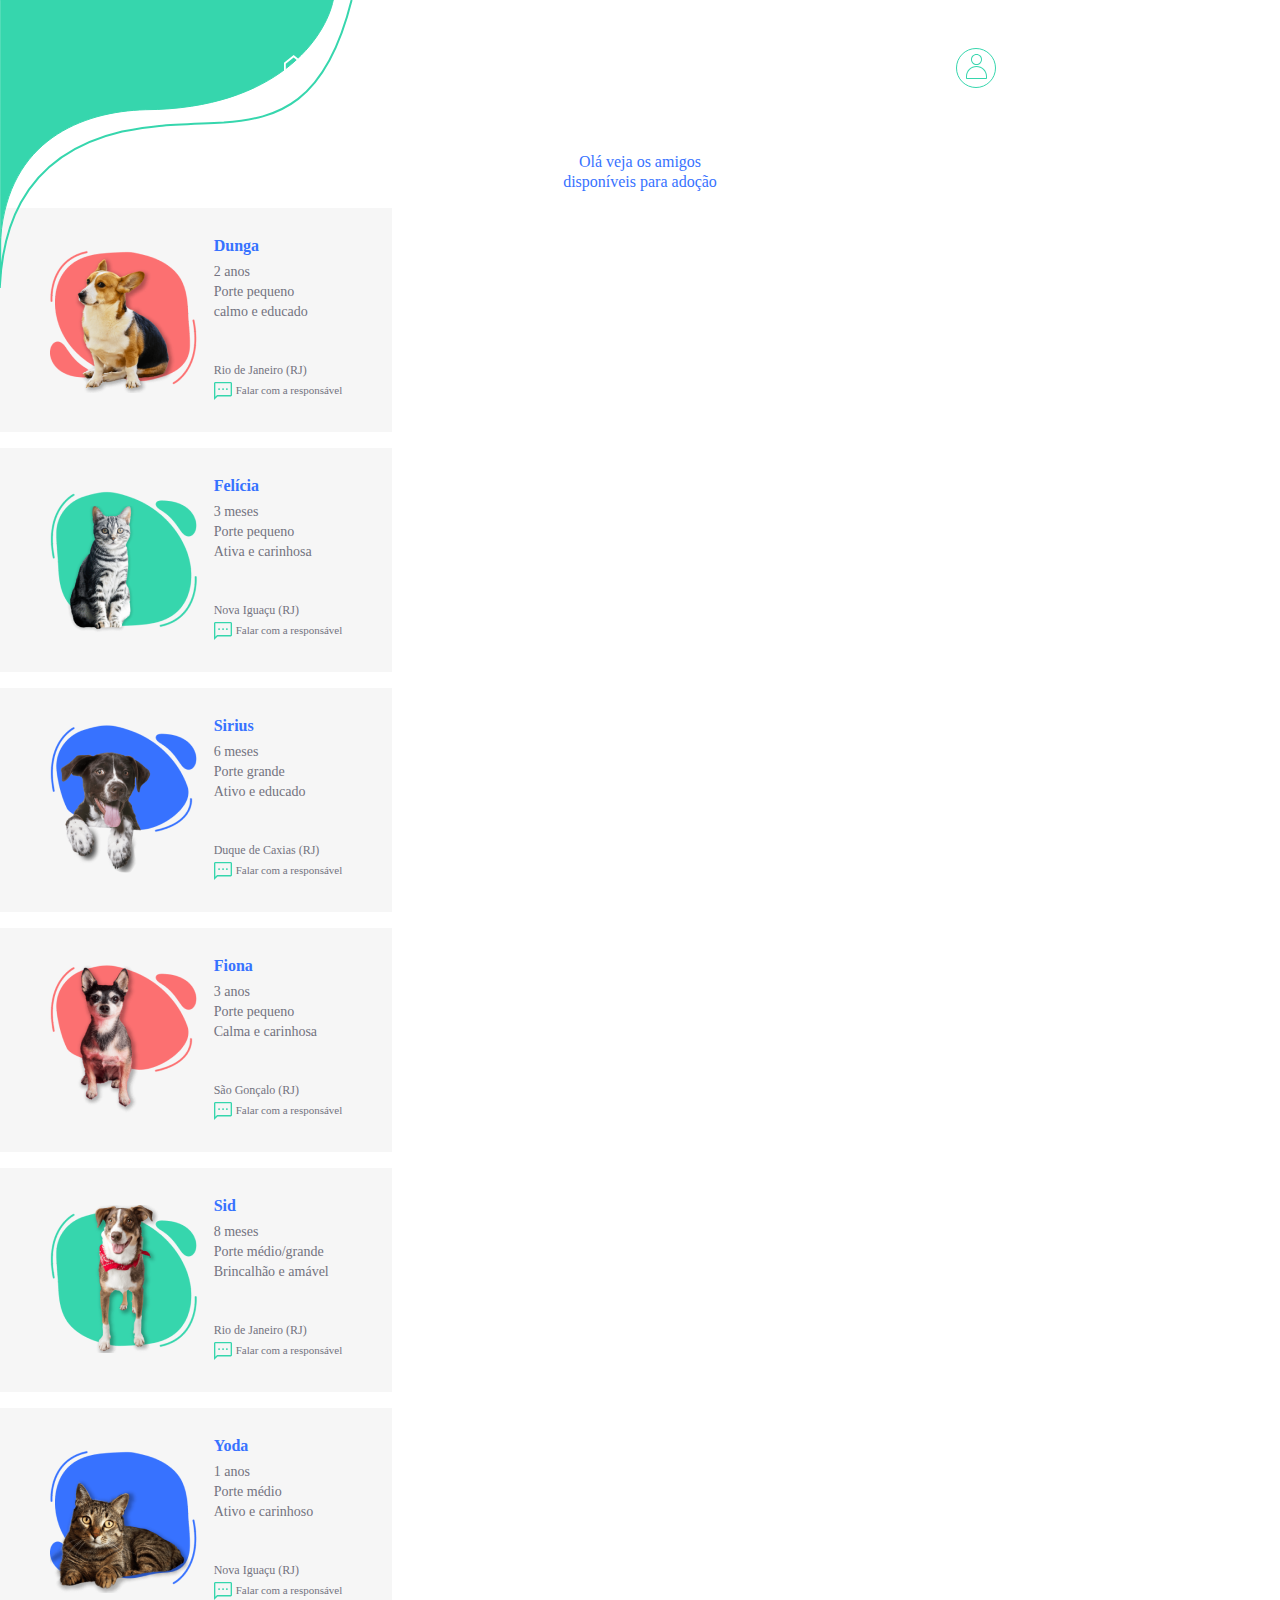
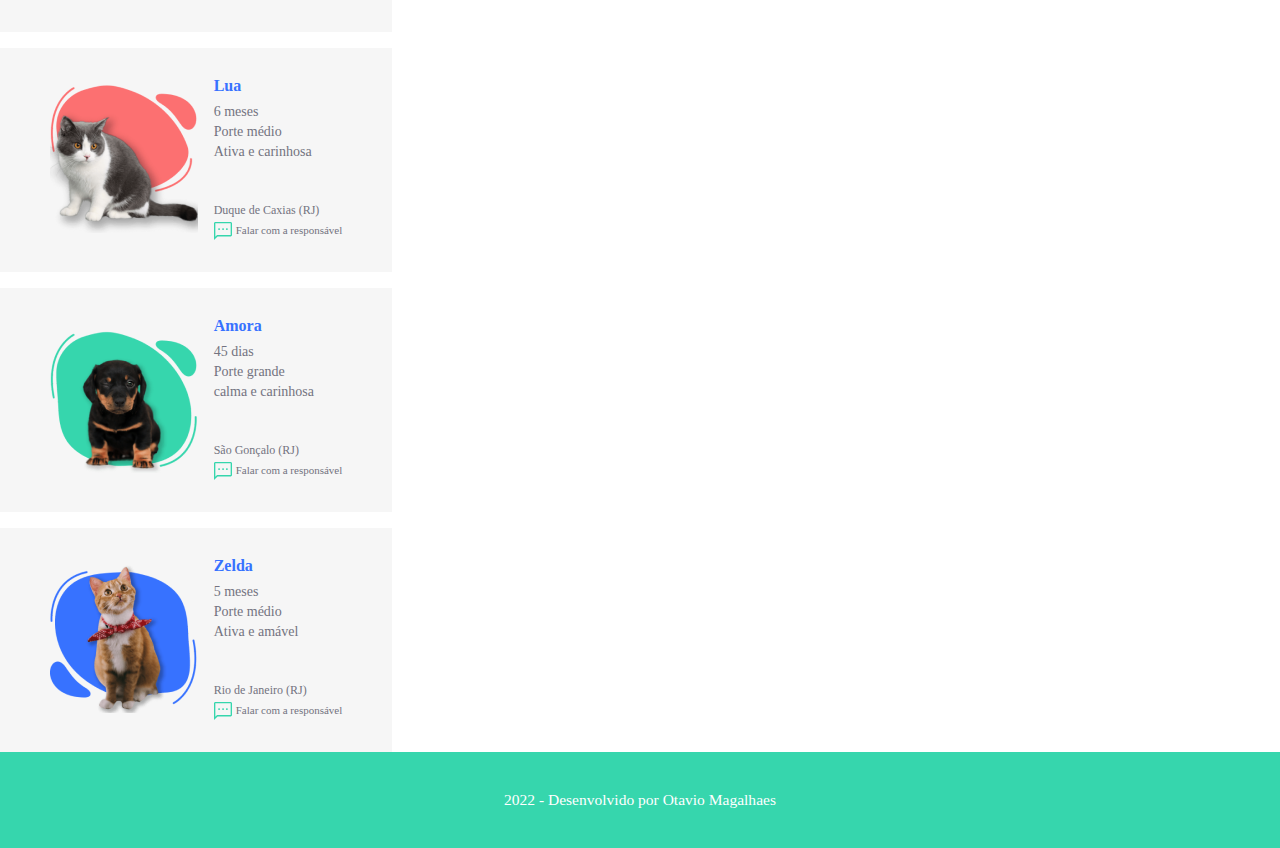
==== animais.html @ 7f40e721 "termino semana 01" ====
<!DOCTYPE html>
<html lang="pt-br">
<head>
    <meta charset="UTF-8">
    <meta http-equiv="X-UA-Compatible" content="IE=edge">
    <meta name="viewport" content="width=device-width, initial-scale=1.0">
    <title>Animais | Adopet</title>
    <link rel="stylesheet" href="assets/css/reset.css">
    <link rel="preconnect" href="https://fonts.googleapis.com">
    <link rel="preconnect" href="https://fonts.gstatic.com" crossorigin>
    <link href="https://fonts.googleapis.com/css2?family=IBM+Plex+Sans:wght@500&family=Poppins:wght@400;600&display=swap" rel="stylesheet">
    <link rel="stylesheet" href="assets/css/cabecalho.css">
    <link rel="stylesheet" href="assets/css/rodape.css">
    <link rel="stylesheet" href="assets/css/componentes/animais/animais.css">
    <link rel="stylesheet" href="assets/css/componentes/animais/card.css">

</head>
<body >
    <header class="cabecalho">

        <nav class="cabecalho__menu">

            <a href="#"><img src="assets/img/icone/Casa.svg" alt="Icone de casa" title="Página Inicial" class="icone"></a>

            <a href="#"><img src="assets/img/icone/Mensagens.svg" alt="Icone de Mensagens" title="Caixa de Mensagem" class="icone"></a>

        </nav>
        
        <img src="assets/img/icone/Usuário.svg" alt="Icone Usuário" title="Icone Usuário" class="icone">
    </header>
    
    <main class="conteudo__principal">
        <div class="bg__imagens">
        </div>
        <div class="container__texto">
            <p class="texto__titulo">Olá veja os amigos </p>
            <p class="texto__titulo">disponíveis para adoção</p>
        </div>
        <section class="cards">
            <article class="card">
                <div class="card__imagem">
                    <img src="assets/img/animais/dunga.png" alt="Foto do cachorrinho Dunga" class="imagem__animal">
                </div>

                <div class="card__texto">
                    <h3 class="card__titulo">Dunga</h3>
                    <p class="card__descricao card__texto--ajustes">2 anos</p>
                    <p class="card__descricao card__texto--ajustes">Porte pequeno</p>
                    <p class="card__descricao card__texto--ajustes">calmo e educado</p>

                    <p class="card__endereco card__texto--ajustes">Rio de Janeiro (RJ)</p>
                   <div class="div__mensagem">
                        <span><img src="assets/img/icone/icone-mensagem.svg" alt="enviar mensagem" class="icone__mensagem"></span>
                        <p class="card__mensagem card__texto--ajustes"> Falar com a responsável</p>
                    </div>
                </div>
            </article>

            <article class="card">
                <div class="card__imagem">
                    <img src="assets/img/animais/felicia.png" alt="Foto da gatinha Felícia">
                </div>

                <div class="card__texto">
                    <h3 class="card__titulo">Felícia</h3>
                    <p class="card__descricao card__texto--ajustes">3 meses</p>
                    <p class="card__descricao card__texto--ajustes">Porte pequeno</p>
                    <p class="card__descricao card__texto--ajustes">Ativa e carinhosa</p>

                    <p class="card__endereco card__texto--ajustes">Nova Iguaçu (RJ)</p>
                    <div class="div__mensagem">
                        <span><img src="assets/img/icone/icone-mensagem.svg" alt="enviar mensagem" class="icone__mensagem"></span>
                        <p class="card__mensagem card__texto--ajustes"> Falar com a responsável</p>
                    </div>
                </div>
            </article>

            <article class="card">
                <div class="card__imagem">
                    <img src="assets/img/animais/sirius.png" alt="Foto do cachorrinho Sirius">
                </div>

                <div class="card__texto">
                    <h3 class="card__titulo">Sirius</h3>
                    <p class="card__descricao card__texto--ajustes">6 meses</p>
                    <p class="card__descricao card__texto--ajustes">Porte grande</p>
                    <p class="card__descricao card__texto--ajustes">Ativo e educado</p>

                    <p class="card__endereco card__texto--ajustes">Duque de Caxias (RJ)</p>
                    <div class="div__mensagem">
                        <span><img src="assets/img/icone/icone-mensagem.svg" alt="enviar mensagem" class="icone__mensagem"></span>
                        <p class="card__mensagem card__texto--ajustes"> Falar com a responsável</p>
                    </div>
                </div>
            </article>

            <article class="card">
                <div class="card__imagem">
                    <img src="assets/img/animais/fiona.png" alt="Foto da cachorrinha Fiona" >
                </div>

                <div class="card__texto">
                    <h3 class="card__titulo">Fiona</h3>
                    <p class="card__descricao card__texto--ajustes">3 anos</p>
                    <p class="card__descricao card__texto--ajustes">Porte pequeno</p>
                    <p class="card__descricao card__texto--ajustes">Calma e carinhosa</p>

                    <p class="card__endereco card__texto--ajustes">São Gonçalo (RJ)</p>
                    <div class="div__mensagem">
                        <span><img src="assets/img/icone/icone-mensagem.svg" alt="enviar mensagem" class="icone__mensagem"></span>
                        <p class="card__mensagem card__texto--ajustes"> Falar com a responsável</p>
                    </div>
                </div>
            </article>

            <article class="card">
                <div class="card__imagem">
                    <img src="assets/img/animais/sid.png" alt="Foto do cachorrinho Sid">
                </div>

                <div class="card__texto">
                    <h3 class="card__titulo">Sid</h3>
                    <p class="card__descricao card__texto--ajustes">8 meses</p>
                    <p class="card__descricao card__texto--ajustes">Porte médio/grande</p>
                    <p class="card__descricao card__texto--ajustes">Brincalhão e amável</p>

                    <p class="card__endereco card__texto--ajustes">Rio de Janeiro (RJ)</p>
                    <div class="div__mensagem">
                        <span><img src="assets/img/icone/icone-mensagem.svg" alt="enviar mensagem" class="icone__mensagem"></span>
                        <p class="card__mensagem card__texto--ajustes"> Falar com a responsável</p>
                    </div>
                </div>
            </article>

            <article class="card">
                <div class="card__imagem">
                    <img src="assets/img/animais/yoda.png" alt="Foto do gatinho Yoda" >
                </div>

                <div class="card__texto">
                    <h3 class="card__titulo">Yoda</h3>
                    <p class="card__descricao card__texto--ajustes">1 anos</p>
                    <p class="card__descricao card__texto--ajustes">Porte médio</p>
                    <p class="card__descricao card__texto--ajustes">Ativo e carinhoso</p>

                    <p class="card__endereco card__texto--ajustes">Nova Iguaçu (RJ)</p>
                    <div class="div__mensagem">
                        <span><img src="assets/img/icone/icone-mensagem.svg" alt="enviar mensagem" class="icone__mensagem"></span>
                        <p class="card__mensagem card__texto--ajustes"> Falar com a responsável</p>
                    </div>
                </div>
            </article>

            <article class="card">
                <div class="card__imagem">
                    <img src="assets/img/animais/lua.png" alt="Foto da gatinha lua">
                </div>

                <div class="card__texto">
                    <h3 class="card__titulo">Lua</h3>
                    <p class="card__descricao card__texto--ajustes">6 meses</p>
                    <p class="card__descricao card__texto--ajustes">Porte médio</p>
                    <p class="card__descricao card__texto--ajustes">Ativa e carinhosa</p>

                    <p class="card__endereco card__texto--ajustes">Duque de Caxias (RJ)</p>
                    <div class="div__mensagem">
                        <span><img src="assets/img/icone/icone-mensagem.svg" alt="enviar mensagem" class="icone__mensagem"></span>
                        <p class="card__mensagem card__texto--ajustes"> Falar com a responsável</p>
                    </div>
                </div>
            </article>

            <article class="card">
                <div class="card__imagem">
                    <img src="assets/img/animais/amora.png" alt="Foto da cachorrinha Amora">
                </div>

                <div class="card__texto">
                    <h3 class="card__titulo">Amora</h3>
                    <p class="card__descricao card__texto--ajustes">45 dias</p>
                    <p class="card__descricao card__texto--ajustes">Porte grande</p>
                    <p class="card__descricao card__texto--ajustes">calma e carinhosa</p>

                    <p class="card__endereco card__texto--ajustes">São Gonçalo (RJ)</p>
                    <div class="div__mensagem">
                        <span><img src="assets/img/icone/icone-mensagem.svg" alt="enviar mensagem" class="icone__mensagem"></span>
                        <p class="card__mensagem card__texto--ajustes"> Falar com a responsável</p>
                    </div>
                </div>
            </article>

            <article class="card">
                <div class="card__imagem">
                    <img src="assets/img/animais/zelda.png" alt="Foto da gatinha Zelda">
                </div>

                <div class="card__texto">
                    <h3 class="card__titulo">Zelda</h3>
                    <p class="card__descricao card__texto--ajustes">5 meses</p>
                    <p class="card__descricao card__texto--ajustes">Porte médio</p>
                    <p class="card__descricao card__texto--ajustes">Ativa e amável</p>

                    <p class="card__endereco card__texto--ajustes">Rio de Janeiro (RJ)</p>
                    <div class="div__mensagem">
                        <span><img src="assets/img/icone/icone-mensagem.svg" alt="enviar mensagem" class="icone__mensagem"></span>
                        <p class="card__mensagem card__texto--ajustes"> Falar com a responsável</p>
                    </div>
                </div>
            </article>
        </section>
    </main>

    <footer class="rodape">
        <p class="rodape__paragrafo">2022 - Desenvolvido por <a href="https://github.com/Otavio-Magalhaes">Otavio Magalhaes</a></p>
    </footer>

    
</body>
</html>
---- assets/css/cabecalho.css ----
@import url(base.css);

/* usado para posicionar o cabecalho, nas paginas de animais, mensagens e perfil */
.cabecalho{
    display: flex;
    align-items: center;

    justify-content: space-around;

    margin-bottom: 3rem;

    position: relative;
    padding-top: 3rem;
    z-index: 3;
}



.cabecalho__menu{
    display: flex;
    align-items: center;
    gap: 3.66rem;
}


/*   Usando position para alocar casa e mensagem e tirar o display do user, nas outras paginas vou somente nao usar essas classes e ja vai estar posicionado corretamente*/
.icone--casa{
    position: absolute;
    top: 3rem;
    left: 3rem;
}

.icone--mensagem{
    position: absolute;
    top: 3rem;
    left: 7.8125rem;
} 

.icone--user{
    display: none
}
---- assets/css/rodape.css ----
@import url(base.css);

.rodape{
    background: var(--verde-claro) ;
    
    color: var(--branco);

    padding: 2.5rem; 

}

.rodape__paragrafo{
    text-align: center;
    font-size: 0.97rem;
}

.rodape__paragrafo a{
    color: var(--branco);
}

.rodape__paragrafo a:hover{
    font-size: 1.1rem;
    color: var(--salmao);
}
---- assets/css/componentes/animais/animais.css ----
.bg__imagens{
    background-image: url(../../../img/formaCabecalho.svg);
    background-repeat: no-repeat;
    font-family: var(--fonte-pop);
    position: absolute;
    top: 0;
    left: 0%;
    width: 100%;
    height: 18rem;
    z-index: 2;

}
---- assets/css/componentes/animais/card.css ----
.container__texto{
    color: var(--azul);
    text-align: center;
    padding: 1rem 4.1875rem;
}
.texto__titulo{
    line-height: 20px;
    font-weight: 400;
}
.cards{
    display: flex;
    flex-direction: column;
    gap: 1rem;
    z-index: 1;
}

.card{
    align-items: center;
    display: flex;
    justify-content: center;
    width: 22.5rem;
    height: 12rem;
    background-color: var(--cinza-claro);
    padding: 1rem;
}

.card__titulo{
    color: var(--azul);
    margin-bottom: 0.5rem;
    font-weight: 600;
}

.card__texto{
    padding-left: 1rem;
}

.card__descricao{
    line-height: 20px;
    font-size: 14px;
}

.card__endereco{
    font-size: 12px;
    line-height: 16px;
    margin-top: 2.5rem;
}

.div__mensagem{
    margin-top: 0.25rem;
    display: flex;
    gap: 4px;
}
.card__mensagem{
    font-size: 11px;
    line-height: 16px;
}

.card__texto--ajustes{
    font-weight: 400;
    color: var(--cinza);
}
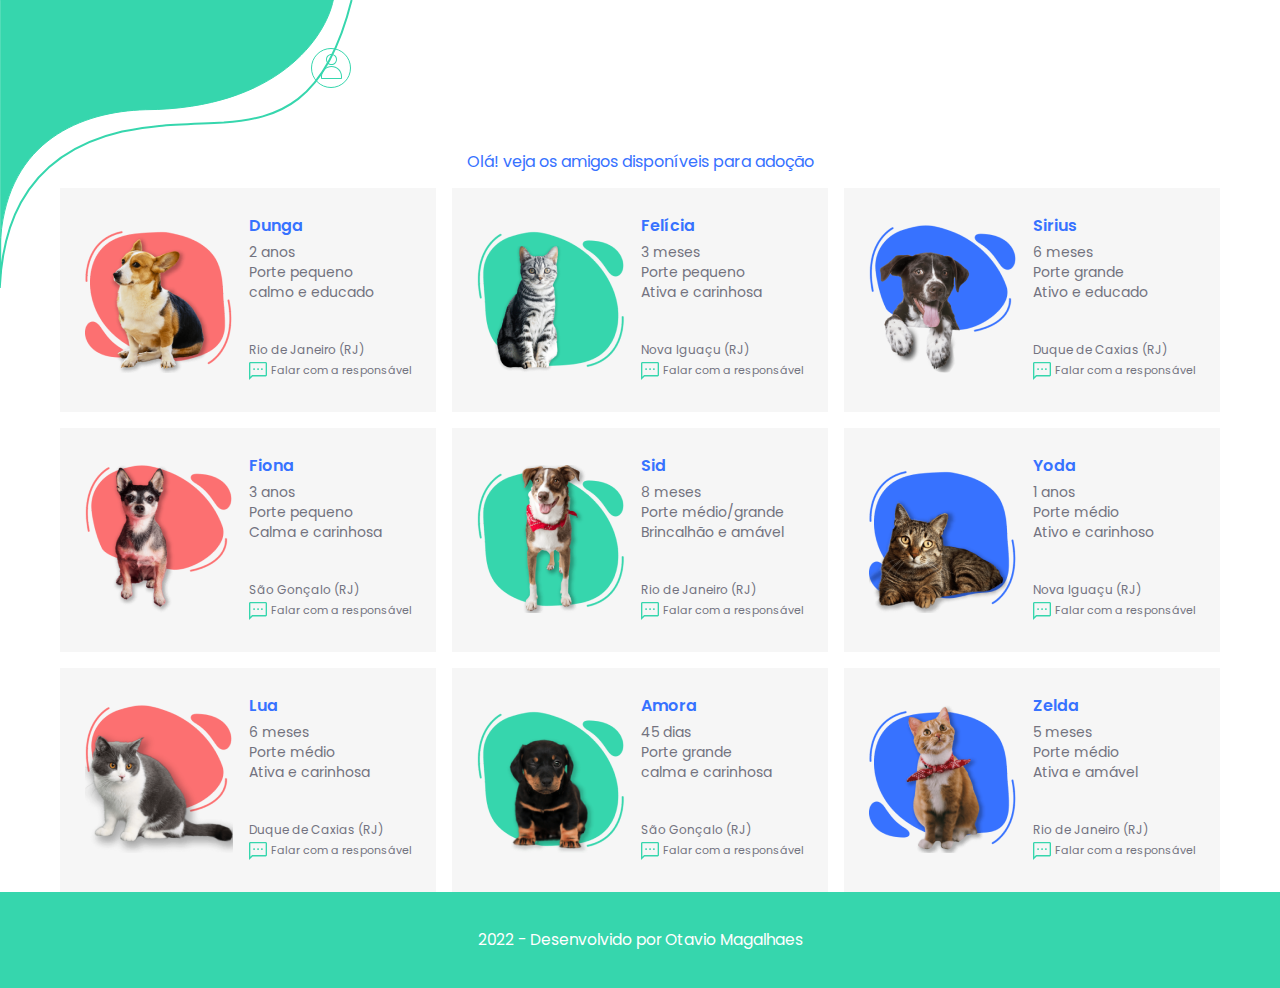
==== commit d7d62186: "att 18/07" ====
--- a/animais.html
+++ b/animais.html
@@ -20,9 +20,9 @@
 
         <nav class="cabecalho__menu">
 
-            <a href="#"><img src="assets/img/icone/Casa.svg" alt="Icone de casa" title="Página Inicial" class="icone"></a>
-
-            <a href="#"><img src="assets/img/icone/Mensagens.svg" alt="Icone de Mensagens" title="Caixa de Mensagem" class="icone"></a>
+            <a href="home.html"><img src="assets/img/icone/Casa.svg" alt="Botão casa para ir para pagina Home" title="Página Inicial" class="icone"></a>
+
+            <a href="mensagem.html"><img src="assets/img/icone/Mensagens.svg" alt="Notão mensagem, para ir para caixa de mensagens" title="Caixa de Mensagem" class="icone"></a>
 
         </nav>
         
@@ -33,8 +33,7 @@
         <div class="bg__imagens">
         </div>
         <div class="container__texto">
-            <p class="texto__titulo">Olá veja os amigos </p>
-            <p class="texto__titulo">disponíveis para adoção</p>
+            <p class="texto__titulo"><span class="texto__titulo--ola">Olá!</span> veja os amigos disponíveis para adoção</p>
         </div>
         <section class="cards">
             <article class="card">
--- a/assets/css/cabecalho.css
+++ b/assets/css/cabecalho.css
@@ -4,38 +4,43 @@
 .cabecalho{
     display: flex;
     align-items: center;
+    display: flex;
 
-    justify-content: space-around;
-
-    margin-bottom: 3rem;
-
-    position: relative;
-    padding-top: 3rem;
+    padding: 3rem;
     z-index: 3;
 }
 
 
-
+.cabecalho__logo{
+    display: none;
+}
 .cabecalho__menu{
     display: flex;
     align-items: center;
     gap: 3.66rem;
+    z-index: 2;
 }
 
 
 /*   Usando position para alocar casa e mensagem e tirar o display do user, nas outras paginas vou somente nao usar essas classes e ja vai estar posicionado corretamente*/
-.icone--casa{
-    position: absolute;
-    top: 3rem;
-    left: 3rem;
+
+
+.icone--user{
+    display: none;
 }
 
-.icone--mensagem{
-    position: absolute;
-    top: 3rem;
-    left: 7.8125rem;
-} 
 
-.icone--user{
-    display: none
+@media (min-width: 768px) {
+    
+    .cabecalho__logo{
+        display: flex;
+        width: 128px;
+        height: 31px;
+    }
+}
+
+@media (min-width: 1280px) {
+    .cabecalho__menu{
+        padding-left: 10rem;
+    }
 }--- a/assets/css/componentes/animais/animais.css
+++ b/assets/css/componentes/animais/animais.css
@@ -8,5 +8,9 @@
     width: 100%;
     height: 18rem;
     z-index: 2;
+}
 
-}+body{
+    font-family: var(--fonte-pop);
+}
+
--- a/assets/css/componentes/animais/card.css
+++ b/assets/css/componentes/animais/card.css
@@ -2,16 +2,23 @@
     color: var(--azul);
     text-align: center;
     padding: 1rem 4.1875rem;
+    
 }
 .texto__titulo{
     line-height: 20px;
     font-weight: 400;
+    padding: 0 2rem 0 2rem;
 }
+
+
 .cards{
     display: flex;
+    align-items: center;
+    justify-content: center;
     flex-direction: column;
     gap: 1rem;
     z-index: 1;
+
 }
 
 .card{
@@ -59,3 +66,28 @@
     font-weight: 400;
     color: var(--cinza);
 }
+
+@media (min-width: 768px) {
+    
+    .texto__titulo--ola{
+        display: block;
+    }
+    .cards{
+        display: flex;
+        flex-direction: row;
+
+        flex-wrap: wrap;
+    }
+
+    .card{
+        width: 21.5rem;
+    }
+
+    
+}
+
+@media (min-width: 1280px) {
+    .texto__titulo--ola{
+        display: inline;
+    }
+}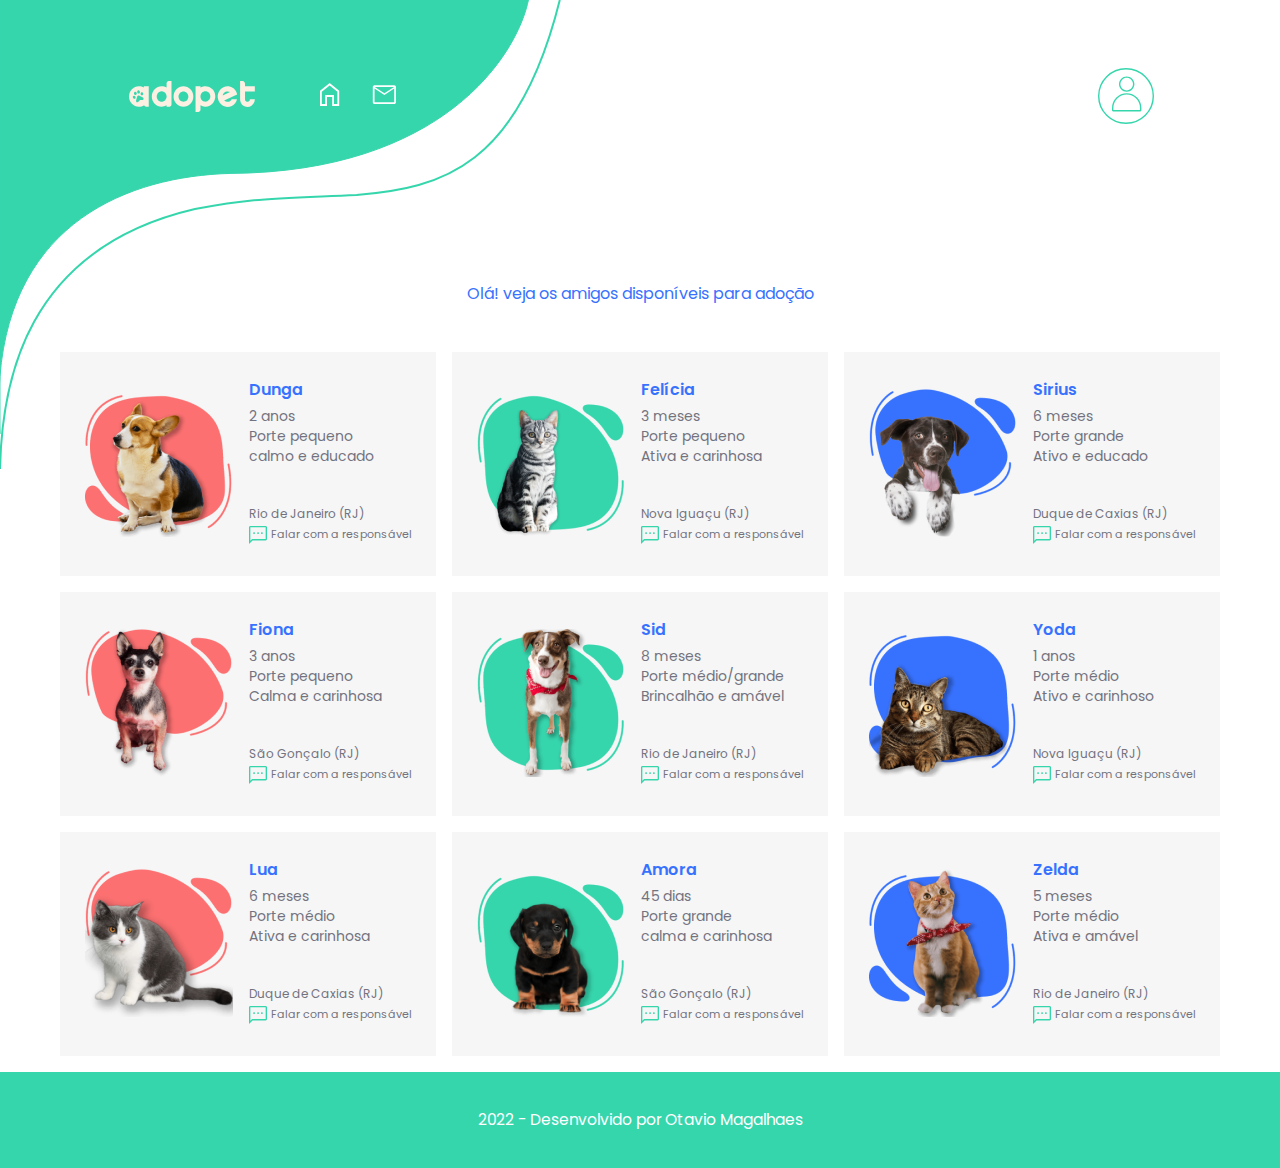
==== commit 5dea1027: "att 18/07" ====
--- a/animais.html
+++ b/animais.html
@@ -13,20 +13,21 @@
     <link rel="stylesheet" href="assets/css/rodape.css">
     <link rel="stylesheet" href="assets/css/componentes/animais/animais.css">
     <link rel="stylesheet" href="assets/css/componentes/animais/card.css">
-
 </head>
 <body >
     <header class="cabecalho">
-
-        <nav class="cabecalho__menu">
-
-            <a href="home.html"><img src="assets/img/icone/Casa.svg" alt="Botão casa para ir para pagina Home" title="Página Inicial" class="icone"></a>
-
-            <a href="mensagem.html"><img src="assets/img/icone/Mensagens.svg" alt="Notão mensagem, para ir para caixa de mensagens" title="Caixa de Mensagem" class="icone"></a>
-
+        <nav class="cabecalho__nav">
+            <div class="cabecalho__menu">
+                <a href="home.html"><img src="assets/img/logo-cabecalho.svg" alt="Logo adopet | Home Page" class="cabecalho__logo"></a>
+
+                <a href="#"><img src="assets/img/icone/Casa.svg" alt="Icone de casa" title="Icone de casa" ></a>
+
+                <a href="#"><img src="assets/img/icone/Mensagens.svg" alt="Icone de Mensagens" title="Icone de Mensagens"></a>
+            </div>
+
+            <img src="assets/img/icone/Usuário.svg" alt="Icone Usuário" title="Icone Usuário" class="icone ">
+            
         </nav>
-        
-        <img src="assets/img/icone/Usuário.svg" alt="Icone Usuário" title="Icone Usuário" class="icone">
     </header>
     
     <main class="conteudo__principal">
--- a/assets/css/cabecalho.css
+++ b/assets/css/cabecalho.css
@@ -1,15 +1,16 @@
 @import url(base.css);
 
-/* usado para posicionar o cabecalho, nas paginas de animais, mensagens e perfil */
+
 .cabecalho{
-    display: flex;
-    align-items: center;
-    display: flex;
-
     padding: 3rem;
     z-index: 3;
 }
-
+.cabecalho__nav{
+    display: flex;
+    justify-content: space-between;
+    align-items: center;
+    padding-right: 2rem;
+}
 
 .cabecalho__logo{
     display: none;
@@ -22,25 +23,48 @@
 }
 
 
-/*   Usando position para alocar casa e mensagem e tirar o display do user, nas outras paginas vou somente nao usar essas classes e ja vai estar posicionado corretamente*/
-
-
 .icone--user{
     display: none;
 }
 
 
 @media (min-width: 768px) {
-    
+    .cabecalho{
+        padding: 4.25rem 0 2rem 3rem;
+    }
+
+    .cabecalho__menu{
+        gap: 4rem;
+    }
+
     .cabecalho__logo{
         display: flex;
         width: 128px;
         height: 31px;
     }
+    .icone{
+        width: 48px;
+        height: 48px;
+    }
 }
 
 @media (min-width: 1280px) {
+
+    .cabecalho{
+        padding-left: 8rem;
+    }
+    .cabecalho__nav{
+
+        padding-right: 7.875rem ;
+    }
     .cabecalho__menu{
-        padding-left: 10rem;
+        gap: 2rem;
+    }
+    .cabecalho__logo{
+        margin-right: 2rem;
+    }
+    .icone{
+        width: 56px;
+        height: 56px;
     }
 }--- a/assets/css/componentes/animais/animais.css
+++ b/assets/css/componentes/animais/animais.css
@@ -6,11 +6,29 @@
     top: 0;
     left: 0%;
     width: 100%;
-    height: 18rem;
+    height: 30rem;
     z-index: 2;
 }
 
 body{
+    display: flex;
     font-family: var(--fonte-pop);
+    flex-direction: column;
+    min-height: 100vh;
 }
 
+
+.conteudo__principal{
+    flex-grow: 1;
+    padding-bottom: 1rem;
+}
+
+
+@media (min-width: 768px) {
+    .bg__imagens{
+        background-image: url(../../../img/background-responsivo/formaCabecalhoTab-Desk.svg);
+    }
+}
+@media (min-width: 1280px) {
+   
+}--- a/assets/css/componentes/animais/card.css
+++ b/assets/css/componentes/animais/card.css
@@ -1,7 +1,7 @@
 .container__texto{
     color: var(--azul);
     text-align: center;
-    padding: 1rem 4.1875rem;
+    padding: 8rem 4.1875rem 2rem;
     
 }
 .texto__titulo{
@@ -18,23 +18,23 @@
     flex-direction: column;
     gap: 1rem;
     z-index: 1;
-
 }
 
 .card{
     align-items: center;
+    background-color: var(--cinza-claro);
     display: flex;
     justify-content: center;
+    height: 12rem;
+    padding: 1rem;
     width: 22.5rem;
-    height: 12rem;
-    background-color: var(--cinza-claro);
-    padding: 1rem;
+    z-index: -1;
 }
 
 .card__titulo{
     color: var(--azul);
+    font-weight: 600;
     margin-bottom: 0.5rem;
-    font-weight: 600;
 }
 
 .card__texto{
@@ -42,8 +42,8 @@
 }
 
 .card__descricao{
+    font-size: 14px;
     line-height: 20px;
-    font-size: 14px;
 }
 
 .card__endereco{
@@ -73,7 +73,7 @@
         display: block;
     }
     .cards{
-        display: flex;
+        margin-top: 1rem;
         flex-direction: row;
 
         flex-wrap: wrap;
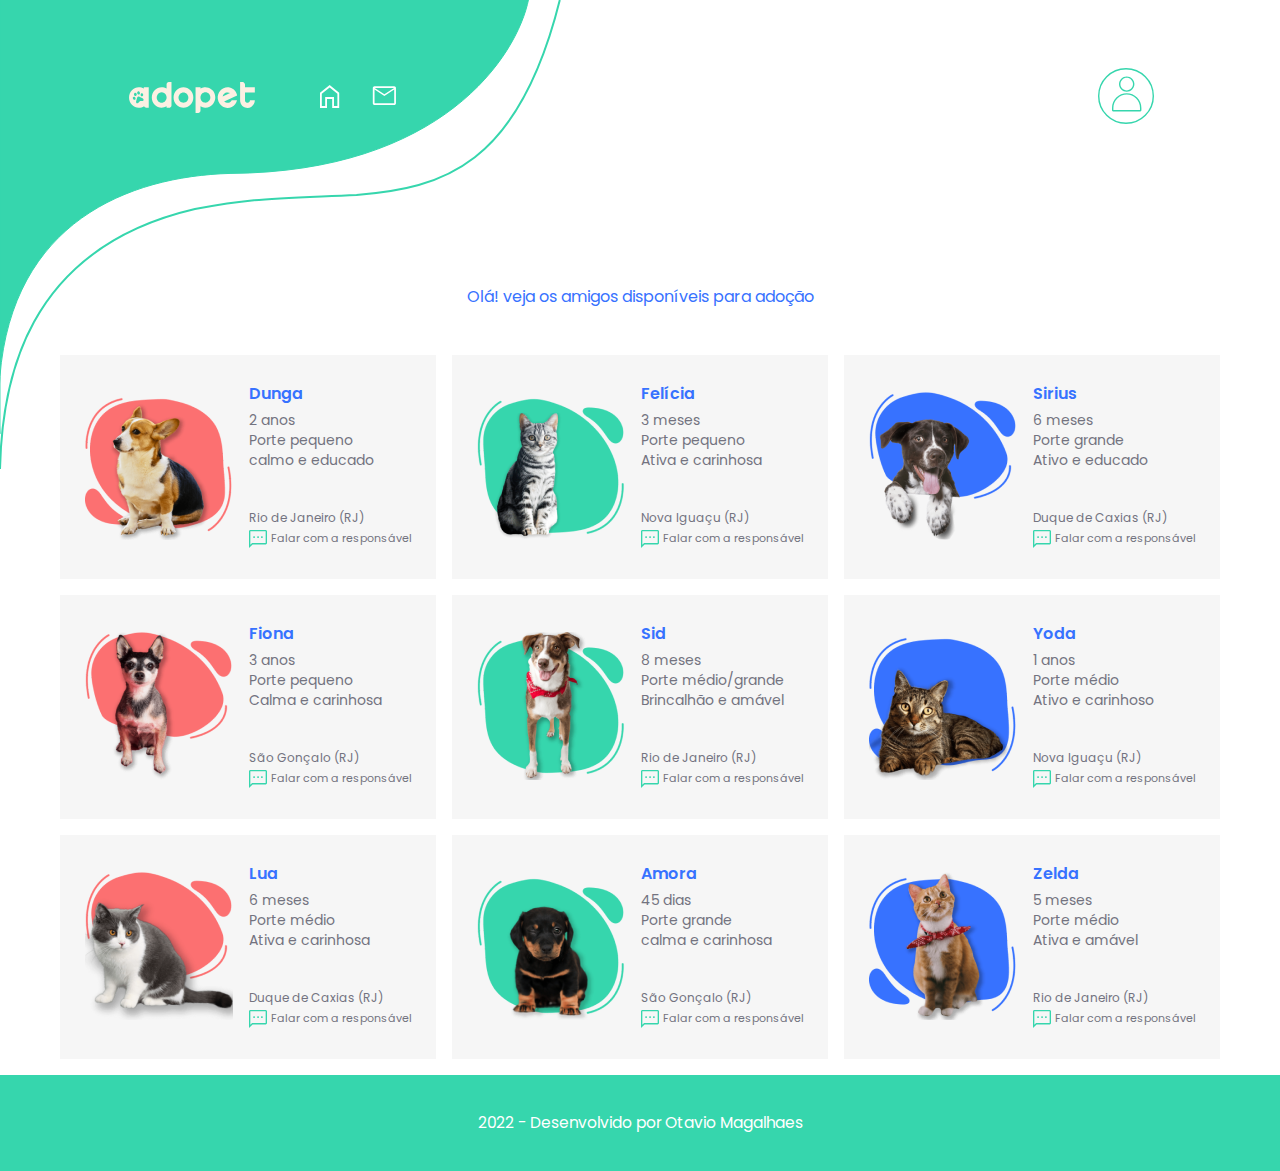
==== commit 52cf544d: "edit" ====
--- a/animais.html
+++ b/animais.html
@@ -9,8 +9,9 @@
     <link rel="preconnect" href="https://fonts.googleapis.com">
     <link rel="preconnect" href="https://fonts.gstatic.com" crossorigin>
     <link href="https://fonts.googleapis.com/css2?family=IBM+Plex+Sans:wght@500&family=Poppins:wght@400;600&display=swap" rel="stylesheet">
-    <link rel="stylesheet" href="assets/css/cabecalho.css">
-    <link rel="stylesheet" href="assets/css/rodape.css">
+    <link rel="stylesheet" href="assets/css/base.css">
+    <link rel="stylesheet" href="assets/css/componentes/cabecalho.css">
+    <link rel="stylesheet" href="assets/css/componentes/rodape.css">
     <link rel="stylesheet" href="assets/css/componentes/animais/animais.css">
     <link rel="stylesheet" href="assets/css/componentes/animais/card.css">
 </head>
@@ -20,12 +21,12 @@
             <div class="cabecalho__menu">
                 <a href="home.html"><img src="assets/img/logo-cabecalho.svg" alt="Logo adopet | Home Page" class="cabecalho__logo"></a>
 
-                <a href="#"><img src="assets/img/icone/Casa.svg" alt="Icone de casa" title="Icone de casa" ></a>
-
-                <a href="#"><img src="assets/img/icone/Mensagens.svg" alt="Icone de Mensagens" title="Icone de Mensagens"></a>
+                <a href="home.html"><img src="assets/img/icone/Casa.svg" alt="Icone de casa" title="Icone de casa" ></a>
+
+                <a href="mensagem.html"><img src="assets/img/icone/Mensagens.svg" alt="Icone de Mensagens" title="Icone de Mensagens"></a>
             </div>
 
-            <img src="assets/img/icone/Usuário.svg" alt="Icone Usuário" title="Icone Usuário" class="icone ">
+            <a href="perfil.html"><img src="assets/img/icone/Usuário.svg" alt="Icone Usuário" title="Icone Usuário" class="icone"></a>
             
         </nav>
     </header>
@@ -34,7 +35,7 @@
         <div class="bg__imagens">
         </div>
         <div class="container__texto">
-            <p class="texto__titulo"><span class="texto__titulo--ola">Olá!</span> veja os amigos disponíveis para adoção</p>
+            <p class="texto__titulo"><span class="texto__titulo--ola">Olá! veja os amigos disponíveis para adoção</p>
         </div>
         <section class="cards">
             <article class="card">
@@ -49,10 +50,12 @@
                     <p class="card__descricao card__texto--ajustes">calmo e educado</p>
 
                     <p class="card__endereco card__texto--ajustes">Rio de Janeiro (RJ)</p>
-                   <div class="div__mensagem">
-                        <span><img src="assets/img/icone/icone-mensagem.svg" alt="enviar mensagem" class="icone__mensagem"></span>
-                        <p class="card__mensagem card__texto--ajustes"> Falar com a responsável</p>
-                    </div>
+
+                    <div class="div__mensagem">
+                        <img src="assets/img/icone/icone-mensagem.svg" alt="enviar mensagem" class="icone__mensagem">
+                        <p class="card__mensagem card__texto--ajustes"> Falar com a responsável</p>
+                    </div>
+ 
                 </div>
             </article>
 
@@ -69,7 +72,7 @@
 
                     <p class="card__endereco card__texto--ajustes">Nova Iguaçu (RJ)</p>
                     <div class="div__mensagem">
-                        <span><img src="assets/img/icone/icone-mensagem.svg" alt="enviar mensagem" class="icone__mensagem"></span>
+                        <img src="assets/img/icone/icone-mensagem.svg" alt="enviar mensagem" class="icone__mensagem">
                         <p class="card__mensagem card__texto--ajustes"> Falar com a responsável</p>
                     </div>
                 </div>
@@ -88,7 +91,7 @@
 
                     <p class="card__endereco card__texto--ajustes">Duque de Caxias (RJ)</p>
                     <div class="div__mensagem">
-                        <span><img src="assets/img/icone/icone-mensagem.svg" alt="enviar mensagem" class="icone__mensagem"></span>
+                        <img src="assets/img/icone/icone-mensagem.svg" alt="enviar mensagem" class="icone__mensagem">
                         <p class="card__mensagem card__texto--ajustes"> Falar com a responsável</p>
                     </div>
                 </div>
@@ -107,8 +110,8 @@
 
                     <p class="card__endereco card__texto--ajustes">São Gonçalo (RJ)</p>
                     <div class="div__mensagem">
-                        <span><img src="assets/img/icone/icone-mensagem.svg" alt="enviar mensagem" class="icone__mensagem"></span>
-                        <p class="card__mensagem card__texto--ajustes"> Falar com a responsável</p>
+                        <img src="assets/img/icone/icone-mensagem.svg" alt="enviar mensagem" class="icone__mensagem">
+                        <p class="card__mensagem card__texto--ajustes">Falar com a responsável</p>
                     </div>
                 </div>
             </article>
@@ -126,7 +129,7 @@
 
                     <p class="card__endereco card__texto--ajustes">Rio de Janeiro (RJ)</p>
                     <div class="div__mensagem">
-                        <span><img src="assets/img/icone/icone-mensagem.svg" alt="enviar mensagem" class="icone__mensagem"></span>
+                        <img src="assets/img/icone/icone-mensagem.svg" alt="enviar mensagem" class="icone__mensagem">
                         <p class="card__mensagem card__texto--ajustes"> Falar com a responsável</p>
                     </div>
                 </div>
@@ -145,7 +148,7 @@
 
                     <p class="card__endereco card__texto--ajustes">Nova Iguaçu (RJ)</p>
                     <div class="div__mensagem">
-                        <span><img src="assets/img/icone/icone-mensagem.svg" alt="enviar mensagem" class="icone__mensagem"></span>
+                        <img src="assets/img/icone/icone-mensagem.svg" alt="enviar mensagem" class="icone__mensagem">
                         <p class="card__mensagem card__texto--ajustes"> Falar com a responsável</p>
                     </div>
                 </div>
@@ -164,7 +167,7 @@
 
                     <p class="card__endereco card__texto--ajustes">Duque de Caxias (RJ)</p>
                     <div class="div__mensagem">
-                        <span><img src="assets/img/icone/icone-mensagem.svg" alt="enviar mensagem" class="icone__mensagem"></span>
+                        <img src="assets/img/icone/icone-mensagem.svg" alt="enviar mensagem" class="icone__mensagem">
                         <p class="card__mensagem card__texto--ajustes"> Falar com a responsável</p>
                     </div>
                 </div>
@@ -183,7 +186,7 @@
 
                     <p class="card__endereco card__texto--ajustes">São Gonçalo (RJ)</p>
                     <div class="div__mensagem">
-                        <span><img src="assets/img/icone/icone-mensagem.svg" alt="enviar mensagem" class="icone__mensagem"></span>
+                        <img src="assets/img/icone/icone-mensagem.svg" alt="enviar mensagem" class="icone__mensagem">
                         <p class="card__mensagem card__texto--ajustes"> Falar com a responsável</p>
                     </div>
                 </div>
@@ -202,7 +205,7 @@
 
                     <p class="card__endereco card__texto--ajustes">Rio de Janeiro (RJ)</p>
                     <div class="div__mensagem">
-                        <span><img src="assets/img/icone/icone-mensagem.svg" alt="enviar mensagem" class="icone__mensagem"></span>
+                        <img src="assets/img/icone/icone-mensagem.svg" alt="enviar mensagem" class="icone__mensagem">
                         <p class="card__mensagem card__texto--ajustes"> Falar com a responsável</p>
                     </div>
                 </div>
--- a/assets/css/base.css
+++ b/assets/css/base.css
@@ -0,0 +1,16 @@
+:root{
+    --azul: #3772FF;
+    --branco: #FFFFFF;
+    --cinza: #737380;
+    --cinza-claro: #F6F6F6;
+    --verde-claro: #36D6AD;
+    --vermelho: red;
+    --salmao: #FC7071;
+    --salmao-claro: #FF9D9E;
+
+
+    --fonte-pop: 'Poppins', sans-serif;
+    --fonte-ibm:    'IBM Plex Sans', sans-serif;
+
+}
+
--- a/assets/css/componentes/cabecalho.css
+++ b/assets/css/componentes/cabecalho.css
@@ -0,0 +1,70 @@
+@import url(base.css);
+
+
+.cabecalho{
+    padding: 3rem;
+    z-index: 3;
+}
+.cabecalho__nav{
+    display: flex;
+    justify-content: space-between;
+    align-items: center;
+    padding-right: 1rem;
+}
+
+.cabecalho__logo{
+    display: none;
+}
+.cabecalho__menu{
+    display: flex;
+    align-items: center;
+    gap: 3.66rem;
+    z-index: 2;
+}
+
+
+.icone--user{
+    display: none;
+}
+
+
+@media (min-width: 768px) {
+    .cabecalho{
+        padding: 4.25rem 0 2rem 3rem;
+    }
+
+    .cabecalho__menu{
+        gap: 4rem;
+    }
+
+    .cabecalho__logo{
+        display: flex;
+        width: 128px;
+        height: 31px;
+    }
+    .icone{
+        width: 48px;
+        height: 48px;
+    }
+}
+
+@media (min-width: 1280px) {
+
+    .cabecalho{
+        padding-left: 8rem;
+    }
+    .cabecalho__nav{
+
+        padding-right: 7.875rem ;
+    }
+    .cabecalho__menu{
+        gap: 2rem;
+    }
+    .cabecalho__logo{
+        margin-right: 2rem;
+    }
+    .icone{
+        width: 56px;
+        height: 56px;
+    }
+}--- a/assets/css/componentes/rodape.css
+++ b/assets/css/componentes/rodape.css
@@ -0,0 +1,24 @@
+@import url(base.css);
+
+.rodape{
+    background: var(--verde-claro) ;
+    
+    color: var(--branco);
+
+    padding: 2.5rem; 
+
+}
+
+.rodape__paragrafo{
+    text-align: center;
+    font-size: 0.97rem;
+}
+
+.rodape__paragrafo a{
+    color: var(--branco);
+}
+
+.rodape__paragrafo a:hover{
+    font-size: 1.1rem;
+    color: var(--salmao);
+}
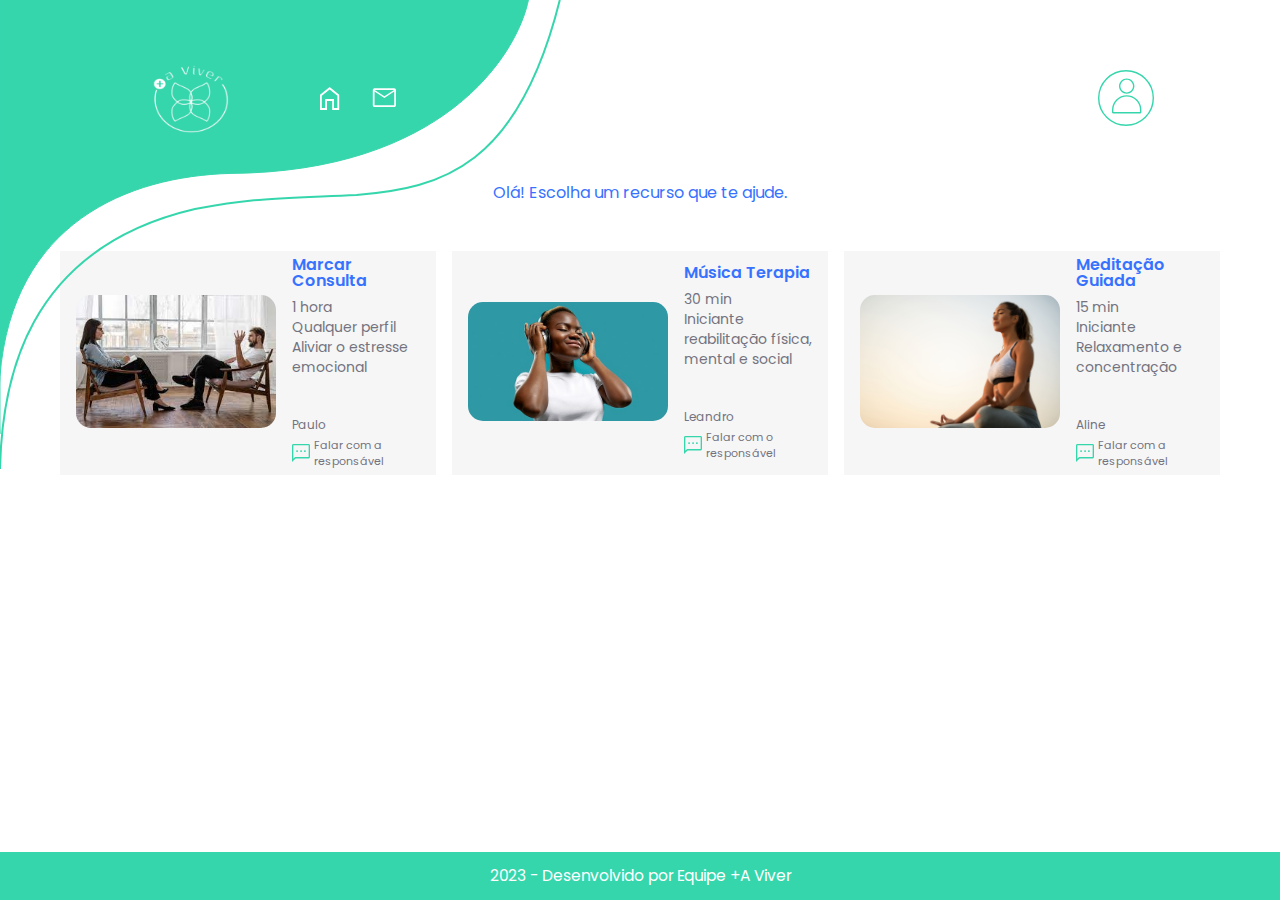
==== commit afc86255: "Primeiro commit" ====
--- a/animais.html
+++ b/animais.html
@@ -19,9 +19,9 @@
     <header class="cabecalho">
         <nav class="cabecalho__nav">
             <div class="cabecalho__menu">
-                <a href="home.html"><img src="assets/img/logo-cabecalho.svg" alt="Logo adopet | Home Page" class="cabecalho__logo"></a>
+                <a href="index.html"><img src="assets/img/logo-cabecalho.png" alt="Logo adopet | Home Page" class="cabecalho__logo"></a>
 
-                <a href="home.html"><img src="assets/img/icone/Casa.svg" alt="Icone de casa" title="Icone de casa" ></a>
+                <a href="index.html"><img src="assets/img/icone/Casa.svg" alt="Icone de casa" title="Icone de casa" ></a>
 
                 <a href="mensagem.html"><img src="assets/img/icone/Mensagens.svg" alt="Icone de Mensagens" title="Icone de Mensagens"></a>
             </div>
@@ -35,21 +35,20 @@
         <div class="bg__imagens">
         </div>
         <div class="container__texto">
-            <p class="texto__titulo"><span class="texto__titulo--ola">Olá! veja os amigos disponíveis para adoção</p>
+            <p class="texto__titulo"><span class="texto__titulo--ola">Olá! Escolha um recurso que te ajude.</p>
         </div>
         <section class="cards">
             <article class="card">
                 <div class="card__imagem">
-                    <img src="assets/img/animais/dunga.png" alt="Foto do cachorrinho Dunga" class="imagem__animal">
+                    <img class="imagem"  src="assets/img/animais/consulta.jpg" alt="Foto de consulta" class="imagem__animal">
                 </div>
 
                 <div class="card__texto">
-                    <h3 class="card__titulo">Dunga</h3>
-                    <p class="card__descricao card__texto--ajustes">2 anos</p>
-                    <p class="card__descricao card__texto--ajustes">Porte pequeno</p>
-                    <p class="card__descricao card__texto--ajustes">calmo e educado</p>
-
-                    <p class="card__endereco card__texto--ajustes">Rio de Janeiro (RJ)</p>
+                    <h3 class="card__titulo">Marcar Consulta</h3>
+                    <p class="card__descricao card__texto--ajustes">1 hora</p>
+                    <p class="card__descricao card__texto--ajustes">Qualquer perfil</p>
+                    <p class="card__descricao card__texto--ajustes"> Aliviar o estresse emocional</p>
+                    <p class="card__endereco card__texto--ajustes">Paulo</p>
 
                     <div class="div__mensagem">
                         <img src="assets/img/icone/icone-mensagem.svg" alt="enviar mensagem" class="icone__mensagem">
@@ -61,16 +60,34 @@
 
             <article class="card">
                 <div class="card__imagem">
-                    <img src="assets/img/animais/felicia.png" alt="Foto da gatinha Felícia">
+                    <img class="imagem" src="assets/img/animais/musica.jpg" alt="Foto da gatinha ouvindo musica">
                 </div>
 
                 <div class="card__texto">
-                    <h3 class="card__titulo">Felícia</h3>
-                    <p class="card__descricao card__texto--ajustes">3 meses</p>
-                    <p class="card__descricao card__texto--ajustes">Porte pequeno</p>
-                    <p class="card__descricao card__texto--ajustes">Ativa e carinhosa</p>
+                    <h3 class="card__titulo">Música Terapia</h3>
+                    <p class="card__descricao card__texto--ajustes">30 min</p>
+                    <p class="card__descricao card__texto--ajustes">Iniciante</p>
+                    <p class="card__descricao card__texto--ajustes">reabilitação física, mental e social<p>
+                    <p class="card__endereco   card__texto--ajustes"> Leandro</p>
+                    <div class="div__mensagem">
+                        <img src="assets/img/icone/icone-mensagem.svg" alt="enviar mensagem" class="icone__mensagem">
+                        <p class="card__mensagem card__texto--ajustes"> Falar com o responsável</p>
+                    </div>
+                </div>
+            </article>
 
-                    <p class="card__endereco card__texto--ajustes">Nova Iguaçu (RJ)</p>
+            <article class="card">
+                <div class="card__imagem">
+                    <img src="assets/img/animais/Yoga.jpg" alt="Foto Yoga" class="imagem">
+                </div>
+
+                <div class="card__texto">
+                    <h3 class="card__titulo">Meditação Guiada</h3>
+                    <p class="card__descricao card__texto--ajustes">15 min</p>
+                    <p class="card__descricao card__texto--ajustes">Iniciante</p>
+                    <p class="card__descricao card__texto--ajustes">Relaxamento e concentração</p>
+
+                    <p class="card__endereco card__texto--ajustes">Aline</p>
                     <div class="div__mensagem">
                         <img src="assets/img/icone/icone-mensagem.svg" alt="enviar mensagem" class="icone__mensagem">
                         <p class="card__mensagem card__texto--ajustes"> Falar com a responsável</p>
@@ -78,143 +95,12 @@
                 </div>
             </article>
 
-            <article class="card">
-                <div class="card__imagem">
-                    <img src="assets/img/animais/sirius.png" alt="Foto do cachorrinho Sirius">
-                </div>
 
-                <div class="card__texto">
-                    <h3 class="card__titulo">Sirius</h3>
-                    <p class="card__descricao card__texto--ajustes">6 meses</p>
-                    <p class="card__descricao card__texto--ajustes">Porte grande</p>
-                    <p class="card__descricao card__texto--ajustes">Ativo e educado</p>
-
-                    <p class="card__endereco card__texto--ajustes">Duque de Caxias (RJ)</p>
-                    <div class="div__mensagem">
-                        <img src="assets/img/icone/icone-mensagem.svg" alt="enviar mensagem" class="icone__mensagem">
-                        <p class="card__mensagem card__texto--ajustes"> Falar com a responsável</p>
-                    </div>
-                </div>
-            </article>
-
-            <article class="card">
-                <div class="card__imagem">
-                    <img src="assets/img/animais/fiona.png" alt="Foto da cachorrinha Fiona" >
-                </div>
-
-                <div class="card__texto">
-                    <h3 class="card__titulo">Fiona</h3>
-                    <p class="card__descricao card__texto--ajustes">3 anos</p>
-                    <p class="card__descricao card__texto--ajustes">Porte pequeno</p>
-                    <p class="card__descricao card__texto--ajustes">Calma e carinhosa</p>
-
-                    <p class="card__endereco card__texto--ajustes">São Gonçalo (RJ)</p>
-                    <div class="div__mensagem">
-                        <img src="assets/img/icone/icone-mensagem.svg" alt="enviar mensagem" class="icone__mensagem">
-                        <p class="card__mensagem card__texto--ajustes">Falar com a responsável</p>
-                    </div>
-                </div>
-            </article>
-
-            <article class="card">
-                <div class="card__imagem">
-                    <img src="assets/img/animais/sid.png" alt="Foto do cachorrinho Sid">
-                </div>
-
-                <div class="card__texto">
-                    <h3 class="card__titulo">Sid</h3>
-                    <p class="card__descricao card__texto--ajustes">8 meses</p>
-                    <p class="card__descricao card__texto--ajustes">Porte médio/grande</p>
-                    <p class="card__descricao card__texto--ajustes">Brincalhão e amável</p>
-
-                    <p class="card__endereco card__texto--ajustes">Rio de Janeiro (RJ)</p>
-                    <div class="div__mensagem">
-                        <img src="assets/img/icone/icone-mensagem.svg" alt="enviar mensagem" class="icone__mensagem">
-                        <p class="card__mensagem card__texto--ajustes"> Falar com a responsável</p>
-                    </div>
-                </div>
-            </article>
-
-            <article class="card">
-                <div class="card__imagem">
-                    <img src="assets/img/animais/yoda.png" alt="Foto do gatinho Yoda" >
-                </div>
-
-                <div class="card__texto">
-                    <h3 class="card__titulo">Yoda</h3>
-                    <p class="card__descricao card__texto--ajustes">1 anos</p>
-                    <p class="card__descricao card__texto--ajustes">Porte médio</p>
-                    <p class="card__descricao card__texto--ajustes">Ativo e carinhoso</p>
-
-                    <p class="card__endereco card__texto--ajustes">Nova Iguaçu (RJ)</p>
-                    <div class="div__mensagem">
-                        <img src="assets/img/icone/icone-mensagem.svg" alt="enviar mensagem" class="icone__mensagem">
-                        <p class="card__mensagem card__texto--ajustes"> Falar com a responsável</p>
-                    </div>
-                </div>
-            </article>
-
-            <article class="card">
-                <div class="card__imagem">
-                    <img src="assets/img/animais/lua.png" alt="Foto da gatinha lua">
-                </div>
-
-                <div class="card__texto">
-                    <h3 class="card__titulo">Lua</h3>
-                    <p class="card__descricao card__texto--ajustes">6 meses</p>
-                    <p class="card__descricao card__texto--ajustes">Porte médio</p>
-                    <p class="card__descricao card__texto--ajustes">Ativa e carinhosa</p>
-
-                    <p class="card__endereco card__texto--ajustes">Duque de Caxias (RJ)</p>
-                    <div class="div__mensagem">
-                        <img src="assets/img/icone/icone-mensagem.svg" alt="enviar mensagem" class="icone__mensagem">
-                        <p class="card__mensagem card__texto--ajustes"> Falar com a responsável</p>
-                    </div>
-                </div>
-            </article>
-
-            <article class="card">
-                <div class="card__imagem">
-                    <img src="assets/img/animais/amora.png" alt="Foto da cachorrinha Amora">
-                </div>
-
-                <div class="card__texto">
-                    <h3 class="card__titulo">Amora</h3>
-                    <p class="card__descricao card__texto--ajustes">45 dias</p>
-                    <p class="card__descricao card__texto--ajustes">Porte grande</p>
-                    <p class="card__descricao card__texto--ajustes">calma e carinhosa</p>
-
-                    <p class="card__endereco card__texto--ajustes">São Gonçalo (RJ)</p>
-                    <div class="div__mensagem">
-                        <img src="assets/img/icone/icone-mensagem.svg" alt="enviar mensagem" class="icone__mensagem">
-                        <p class="card__mensagem card__texto--ajustes"> Falar com a responsável</p>
-                    </div>
-                </div>
-            </article>
-
-            <article class="card">
-                <div class="card__imagem">
-                    <img src="assets/img/animais/zelda.png" alt="Foto da gatinha Zelda">
-                </div>
-
-                <div class="card__texto">
-                    <h3 class="card__titulo">Zelda</h3>
-                    <p class="card__descricao card__texto--ajustes">5 meses</p>
-                    <p class="card__descricao card__texto--ajustes">Porte médio</p>
-                    <p class="card__descricao card__texto--ajustes">Ativa e amável</p>
-
-                    <p class="card__endereco card__texto--ajustes">Rio de Janeiro (RJ)</p>
-                    <div class="div__mensagem">
-                        <img src="assets/img/icone/icone-mensagem.svg" alt="enviar mensagem" class="icone__mensagem">
-                        <p class="card__mensagem card__texto--ajustes"> Falar com a responsável</p>
-                    </div>
-                </div>
-            </article>
         </section>
     </main>
 
     <footer class="rodape">
-        <p class="rodape__paragrafo">2022 - Desenvolvido por <a href="https://github.com/Otavio-Magalhaes">Otavio Magalhaes</a></p>
+        <p class="rodape__paragrafo">2023 - Desenvolvido por <a href="https://github.com/Otavio-Magalhaes">Equipe +A Viver</a></p>
     </footer>
 
     
--- a/assets/css/componentes/cabecalho.css
+++ b/assets/css/componentes/cabecalho.css
@@ -1,4 +1,3 @@
-@import url(base.css);
 
 
 .cabecalho{
@@ -14,6 +13,9 @@
 
 .cabecalho__logo{
     display: none;
+    width: 50px;
+    height: 100px;
+    margin-right: 1rem;
 }
 .cabecalho__menu{
     display: flex;
@@ -40,7 +42,7 @@
     .cabecalho__logo{
         display: flex;
         width: 128px;
-        height: 31px;
+        height: 100px;
     }
     .icone{
         width: 48px;
@@ -51,7 +53,7 @@
 @media (min-width: 1280px) {
 
     .cabecalho{
-        padding-left: 8rem;
+        padding: 3rem 0 0 8rem;
     }
     .cabecalho__nav{
 
@@ -65,6 +67,6 @@
     }
     .icone{
         width: 56px;
-        height: 56px;
+        height: 100px;
     }
 }--- a/assets/css/componentes/rodape.css
+++ b/assets/css/componentes/rodape.css
@@ -1,11 +1,10 @@
-@import url(base.css);
 
 .rodape{
     background: var(--verde-claro) ;
     
     color: var(--branco);
 
-    padding: 2.5rem; 
+    padding:1rem; 
 
 }
 
--- a/assets/css/componentes/animais/animais.css
+++ b/assets/css/componentes/animais/animais.css
@@ -22,6 +22,11 @@
     flex-grow: 1;
     padding-bottom: 1rem;
 }
+.imagem{
+    max-width: 200px;
+    max-height: 300px;
+    border-radius: 15px;
+}
 
 
 @media (min-width: 768px) {
--- a/assets/css/componentes/animais/card.css
+++ b/assets/css/componentes/animais/card.css
@@ -1,7 +1,7 @@
 .container__texto{
     color: var(--azul);
     text-align: center;
-    padding: 8rem 4.1875rem 2rem;
+    padding: 2rem 4.1875rem 2rem;
     
 }
 .texto__titulo{
